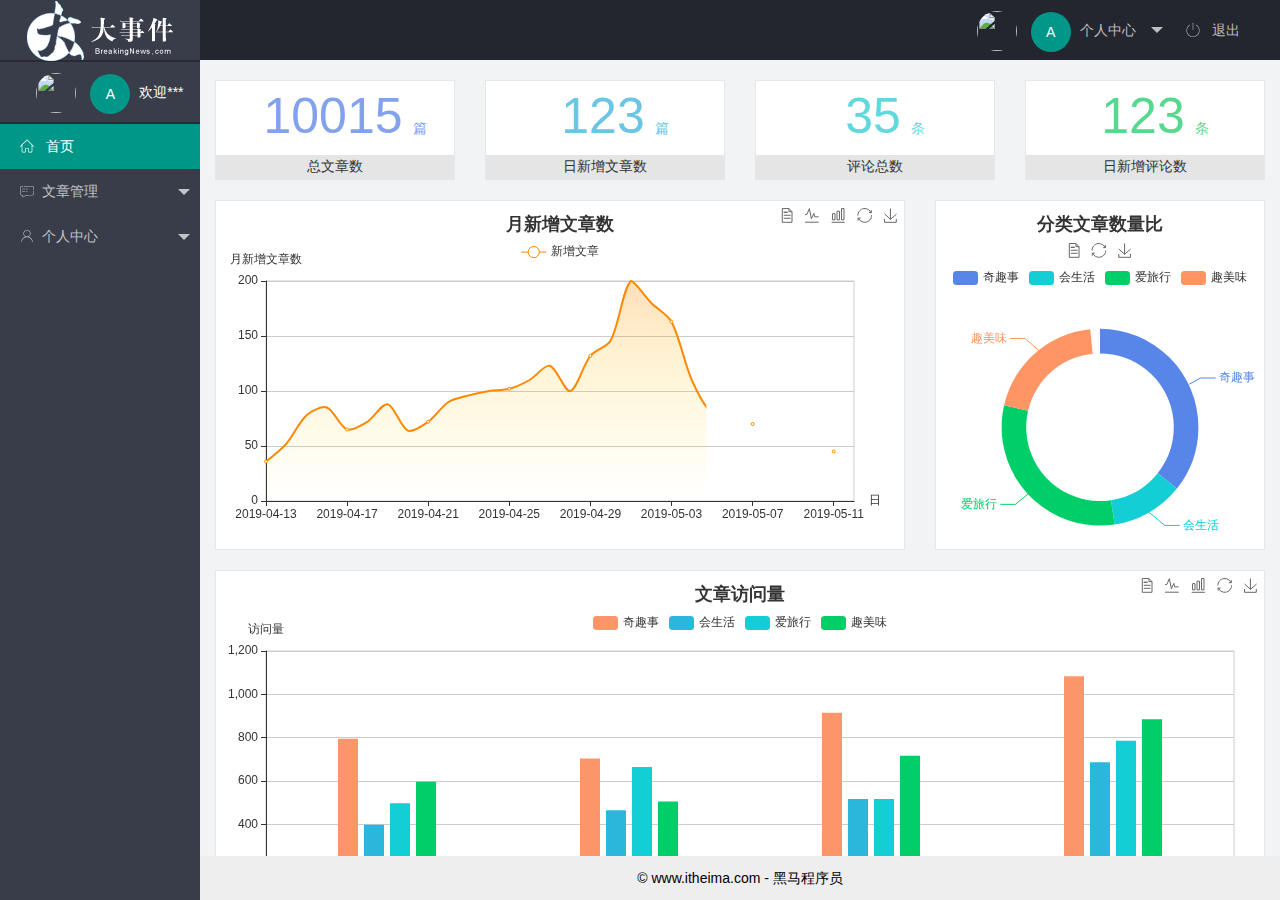
==== index.html @ 02d77e54 "完成首页开发" ====
<!DOCTYPE html>
<html lang="en">

<head>
    <meta charset="UTF-8">
    <meta name="viewport" content="width=device-width, initial-scale=1.0">
    <title>Document</title>
    <!-- 导入layui.css文件 -->
    <link rel="stylesheet" href="./assets/lib/layui/css/layui.css">
    <!-- 导入自己的css文件 -->
    <link rel="stylesheet" href="./assets/css/index.css">
    <!-- 字体图标的通用的代码 -->
    <style>
        .icon {
            width: 1em;
            height: 1em;
            vertical-align: -0.15em;
            fill: currentColor;
            overflow: hidden;
        }
    </style>
</head>

<body>
    <div class="layui-layout layui-layout-admin">
        <div class="layui-header">
            <div class="layui-logo layui-hide-xs layui-bg-black">
                <img src="./assets/images/logo.png" alt="">
            </div>
            <!-- 头部区域（可配合layui 已有的水平导航） -->
            <ul class="layui-nav layui-layout-left">
                <!-- 移动端显示 -->
                <li class="layui-nav-item layui-show-xs-inline-block layui-hide-sm" lay-header-event="menuLeft">
                    <i class="layui-icon layui-icon-spread-left"></i>
                </li>
            </ul>
            <ul class="layui-nav layui-layout-right">
                <li class="layui-nav-item layui-hide layui-show-md-inline-block">
                    <!-- 头部头像 -->
                    <div class="user-info-box">
                        <!-- 图片头像 -->
                        <a href="javascript:;">
                            <img src="//tva1.sinaimg.cn/crop.0.0.118.118.180/5db11ff4gw1e77d3nqrv8j203b03cweg.jpg"
                                class="layui-nav-img">
                            <!-- 文字头像 -->
                            <em class="avator">A</em>
                            <span>个人中心</span>
                            <span class="layui-nav-more"></span>
                        </a>

                        <dl class="layui-nav-child">
                            <dd><a href="">Your Profile</a></dd>
                            <dd><a href="">Settings</a></dd>
                            <dd><a href="">Sign out</a></dd>
                        </dl>
                </li>
                <li class="layui-nav-item" lay-header-event="menuRight" lay-unselect>
                    <a href="javascript:;" id="logout">
                        <svg class="icon" aria-hidden="true">
                            <use xlink:href="#icon-tuichu
                            "></use>
                        </svg>
                        退出
                    </a>
                </li>
            </ul>
        </div>

        <div class="layui-side layui-bg-black">
            <div class="layui-side-scroll">
                <!-- 左侧头像 -->
                <div class="user-info-box">
                    <!-- 图片头像 -->
                    <a href="javascript:;">
                        <img src="//tva1.sinaimg.cn/crop.0.0.118.118.180/5db11ff4gw1e77d3nqrv8j203b03cweg.jpg"
                            class="layui-nav-img">
                    </a>
                    <!-- 文字头像 -->
                    <em class="avator">A</em>
                    <!-- 欢迎 -->
                    <span id="welcome">欢迎***</span>
                </div>
                <!-- 左侧导航区域（可配合layui已有的垂直导航） -->
                <ul class="layui-nav layui-nav-tree" lay-shrink="all" lay-filter="test">
                    <li class="layui-nav-item layui-this">
                        <a href="home/dashboard.html" target="fm">
                            <svg class="icon" aria-hidden="true">
                                <use xlink:href="#icon-home"></use>
                            </svg>
                            首页
                        </a>
                    </li>
                    <li class="layui-nav-item">
                        <a class="" href="javascript:;">
                            <svg class="icon" aria-hidden="true">
                                <use xlink:href="#icon-pinglun"></use>
                            </svg>文章管理
                        </a>
                        <dl class="layui-nav-child">
                            <dd>
                                <a href="javascript:;">
                                    <i class="layui-icon layui-icon-face-smile"></i>文章类别
                                </a>
                            </dd>
                            <dd><a href="javascript:;"><i class="layui-icon layui-icon-face-smile"></i>文章列表</a></dd>
                            <dd><a href="javascript:;"><i class="layui-icon layui-icon-face-smile"></i>发表文章</a></dd>
                        </dl>
                    </li>
                    <li class="layui-nav-item">
                        <a href="javascript:;"><svg class="icon" aria-hidden="true">
                                <use xlink:href="#icon-user"></use>
                            </svg>个人中心</a>
                        <dl class="layui-nav-child">
                            <dd><a href="javascript:;"><i class="layui-icon layui-icon-face-smile"></i>基本资料</a></dd>
                            <dd><a href="javascript:;"><i class="layui-icon layui-icon-face-smile"></i>更换头像</a></dd>
                            <dd><a href="javascript:;"><i class="layui-icon layui-icon-face-smile"></i>充值密码</a></dd>
                        </dl>
                    </li>
                </ul>
            </div>
        </div>

        <div class="layui-body">
            <!-- 内容主体区域 -->
            <!-- 要有name 和 src属性 -->
            <iframe name="fm" src="home/dashboard.html" frameborder="0"></iframe>
        </div>

        <div class="layui-footer">
            <!-- 底部固定区域 -->
            © www.itheima.com - 黑马程序员
        </div>
    </div>
    <script src="./assets/lib/layui/layui.all.js"></script>
    <!-- 字体图标的js代码 -->
    <script src="./assets/fonts/iconfont.js"></script>
    <!-- 导入jQuery -->
    <script src="./assets/lib/jquery.js"></script>
    <!-- 导入封装的api 路径简洁 -->
    <script src="./assets/js/baseAPI.js"></script>
    <!-- 导入自己的js -->
    <script src="./assets/js/index.js"></script>
</body>

</html>
---- assets/lib/layui/css/layui.css ----
/** layui-v2.5.5 MIT License By https://www.layui.com */
 .layui-inline,img{display:inline-block;vertical-align:middle}h1,h2,h3,h4,h5,h6{font-weight:400}.layui-edge,.layui-header,.layui-inline,.layui-main{position:relative}.layui-body,.layui-edge,.layui-elip{overflow:hidden}.layui-btn,.layui-edge,.layui-inline,img{vertical-align:middle}.layui-btn,.layui-disabled,.layui-icon,.layui-unselect{-moz-user-select:none;-webkit-user-select:none;-ms-user-select:none}.layui-elip,.layui-form-checkbox span,.layui-form-pane .layui-form-label{text-overflow:ellipsis;white-space:nowrap}.layui-breadcrumb,.layui-tree-btnGroup{visibility:hidden}blockquote,body,button,dd,div,dl,dt,form,h1,h2,h3,h4,h5,h6,input,li,ol,p,pre,td,textarea,th,ul{margin:0;padding:0;-webkit-tap-highlight-color:rgba(0,0,0,0)}a:active,a:hover{outline:0}img{border:none}li{list-style:none}table{border-collapse:collapse;border-spacing:0}h4,h5,h6{font-size:100%}button,input,optgroup,option,select,textarea{font-family:inherit;font-size:inherit;font-style:inherit;font-weight:inherit;outline:0}pre{white-space:pre-wrap;white-space:-moz-pre-wrap;white-space:-pre-wrap;white-space:-o-pre-wrap;word-wrap:break-word}body{line-height:24px;font:14px Helvetica Neue,Helvetica,PingFang SC,Tahoma,Arial,sans-serif}hr{height:1px;margin:10px 0;border:0;clear:both}a{color:#333;text-decoration:none}a:hover{color:#777}a cite{font-style:normal;*cursor:pointer}.layui-border-box,.layui-border-box *{box-sizing:border-box}.layui-box,.layui-box *{box-sizing:content-box}.layui-clear{clear:both;*zoom:1}.layui-clear:after{content:'\20';clear:both;*zoom:1;display:block;height:0}.layui-inline{*display:inline;*zoom:1}.layui-edge{display:inline-block;width:0;height:0;border-width:6px;border-style:dashed;border-color:transparent}.layui-edge-top{top:-4px;border-bottom-color:#999;border-bottom-style:solid}.layui-edge-right{border-left-color:#999;border-left-style:solid}.layui-edge-bottom{top:2px;border-top-color:#999;border-top-style:solid}.layui-edge-left{border-right-color:#999;border-right-style:solid}.layui-disabled,.layui-disabled:hover{color:#d2d2d2!important;cursor:not-allowed!important}.layui-circle{border-radius:100%}.layui-show{display:block!important}.layui-hide{display:none!important}@font-face{font-family:layui-icon;src:url(../font/iconfont.eot?v=250);src:url(../font/iconfont.eot?v=250#iefix) format('embedded-opentype'),url(../font/iconfont.woff2?v=250) format('woff2'),url(../font/iconfont.woff?v=250) format('woff'),url(../font/iconfont.ttf?v=250) format('truetype'),url(../font/iconfont.svg?v=250#layui-icon) format('svg')}.layui-icon{font-family:layui-icon!important;font-size:16px;font-style:normal;-webkit-font-smoothing:antialiased;-moz-osx-font-smoothing:grayscale}.layui-icon-reply-fill:before{content:"\e611"}.layui-icon-set-fill:before{content:"\e614"}.layui-icon-menu-fill:before{content:"\e60f"}.layui-icon-search:before{content:"\e615"}.layui-icon-share:before{content:"\e641"}.layui-icon-set-sm:before{content:"\e620"}.layui-icon-engine:before{content:"\e628"}.layui-icon-close:before{content:"\1006"}.layui-icon-close-fill:before{content:"\1007"}.layui-icon-chart-screen:before{content:"\e629"}.layui-icon-star:before{content:"\e600"}.layui-icon-circle-dot:before{content:"\e617"}.layui-icon-chat:before{content:"\e606"}.layui-icon-release:before{content:"\e609"}.layui-icon-list:before{content:"\e60a"}.layui-icon-chart:before{content:"\e62c"}.layui-icon-ok-circle:before{content:"\1005"}.layui-icon-layim-theme:before{content:"\e61b"}.layui-icon-table:before{content:"\e62d"}.layui-icon-right:before{content:"\e602"}.layui-icon-left:before{content:"\e603"}.layui-icon-cart-simple:before{content:"\e698"}.layui-icon-face-cry:before{content:"\e69c"}.layui-icon-face-smile:before{content:"\e6af"}.layui-icon-survey:before{content:"\e6b2"}.layui-icon-tree:before{content:"\e62e"}.layui-icon-upload-circle:before{content:"\e62f"}.layui-icon-add-circle:before{content:"\e61f"}.layui-icon-download-circle:before{content:"\e601"}.layui-icon-templeate-1:before{content:"\e630"}.layui-icon-util:before{content:"\e631"}.layui-icon-face-surprised:before{content:"\e664"}.layui-icon-edit:before{content:"\e642"}.layui-icon-speaker:before{content:"\e645"}.layui-icon-down:before{content:"\e61a"}.layui-icon-file:before{content:"\e621"}.layui-icon-layouts:before{content:"\e632"}.layui-icon-rate-half:before{content:"\e6c9"}.layui-icon-add-circle-fine:before{content:"\e608"}.layui-icon-prev-circle:before{content:"\e633"}.layui-icon-read:before{content:"\e705"}.layui-icon-404:before{content:"\e61c"}.layui-icon-carousel:before{content:"\e634"}.layui-icon-help:before{content:"\e607"}.layui-icon-code-circle:before{content:"\e635"}.layui-icon-water:before{content:"\e636"}.layui-icon-username:before{content:"\e66f"}.layui-icon-find-fill:before{content:"\e670"}.layui-icon-about:before{content:"\e60b"}.layui-icon-location:before{content:"\e715"}.layui-icon-up:before{content:"\e619"}.layui-icon-pause:before{content:"\e651"}.layui-icon-date:before{content:"\e637"}.layui-icon-layim-uploadfile:before{content:"\e61d"}.layui-icon-delete:before{content:"\e640"}.layui-icon-play:before{content:"\e652"}.layui-icon-top:before{content:"\e604"}.layui-icon-friends:before{content:"\e612"}.layui-icon-refresh-3:before{content:"\e9aa"}.layui-icon-ok:before{content:"\e605"}.layui-icon-layer:before{content:"\e638"}.layui-icon-face-smile-fine:before{content:"\e60c"}.layui-icon-dollar:before{content:"\e659"}.layui-icon-group:before{content:"\e613"}.layui-icon-layim-download:before{content:"\e61e"}.layui-icon-picture-fine:before{content:"\e60d"}.layui-icon-link:before{content:"\e64c"}.layui-icon-diamond:before{content:"\e735"}.layui-icon-log:before{content:"\e60e"}.layui-icon-rate-solid:before{content:"\e67a"}.layui-icon-fonts-del:before{content:"\e64f"}.layui-icon-unlink:before{content:"\e64d"}.layui-icon-fonts-clear:before{content:"\e639"}.layui-icon-triangle-r:before{content:"\e623"}.layui-icon-circle:before{content:"\e63f"}.layui-icon-radio:before{content:"\e643"}.layui-icon-align-center:before{content:"\e647"}.layui-icon-align-right:before{content:"\e648"}.layui-icon-align-left:before{content:"\e649"}.layui-icon-loading-1:before{content:"\e63e"}.layui-icon-return:before{content:"\e65c"}.layui-icon-fonts-strong:before{content:"\e62b"}.layui-icon-upload:before{content:"\e67c"}.layui-icon-dialogue:before{content:"\e63a"}.layui-icon-video:before{content:"\e6ed"}.layui-icon-headset:before{content:"\e6fc"}.layui-icon-cellphone-fine:before{content:"\e63b"}.layui-icon-add-1:before{content:"\e654"}.layui-icon-face-smile-b:before{content:"\e650"}.layui-icon-fonts-html:before{content:"\e64b"}.layui-icon-form:before{content:"\e63c"}.layui-icon-cart:before{content:"\e657"}.layui-icon-camera-fill:before{content:"\e65d"}.layui-icon-tabs:before{content:"\e62a"}.layui-icon-fonts-code:before{content:"\e64e"}.layui-icon-fire:before{content:"\e756"}.layui-icon-set:before{content:"\e716"}.layui-icon-fonts-u:before{content:"\e646"}.layui-icon-triangle-d:before{content:"\e625"}.layui-icon-tips:before{content:"\e702"}.layui-icon-picture:before{content:"\e64a"}.layui-icon-more-vertical:before{content:"\e671"}.layui-icon-flag:before{content:"\e66c"}.layui-icon-loading:before{content:"\e63d"}.layui-icon-fonts-i:before{content:"\e644"}.layui-icon-refresh-1:before{content:"\e666"}.layui-icon-rmb:before{content:"\e65e"}.layui-icon-home:before{content:"\e68e"}.layui-icon-user:before{content:"\e770"}.layui-icon-notice:before{content:"\e667"}.layui-icon-login-weibo:before{content:"\e675"}.layui-icon-voice:before{content:"\e688"}.layui-icon-upload-drag:before{content:"\e681"}.layui-icon-login-qq:before{content:"\e676"}.layui-icon-snowflake:before{content:"\e6b1"}.layui-icon-file-b:before{content:"\e655"}.layui-icon-template:before{content:"\e663"}.layui-icon-auz:before{content:"\e672"}.layui-icon-console:before{content:"\e665"}.layui-icon-app:before{content:"\e653"}.layui-icon-prev:before{content:"\e65a"}.layui-icon-website:before{content:"\e7ae"}.layui-icon-next:before{content:"\e65b"}.layui-icon-component:before{content:"\e857"}.layui-icon-more:before{content:"\e65f"}.layui-icon-login-wechat:before{content:"\e677"}.layui-icon-shrink-right:before{content:"\e668"}.layui-icon-spread-left:before{content:"\e66b"}.layui-icon-camera:before{content:"\e660"}.layui-icon-note:before{content:"\e66e"}.layui-icon-refresh:before{content:"\e669"}.layui-icon-female:before{content:"\e661"}.layui-icon-male:before{content:"\e662"}.layui-icon-password:before{content:"\e673"}.layui-icon-senior:before{content:"\e674"}.layui-icon-theme:before{content:"\e66a"}.layui-icon-tread:before{content:"\e6c5"}.layui-icon-praise:before{content:"\e6c6"}.layui-icon-star-fill:before{content:"\e658"}.layui-icon-rate:before{content:"\e67b"}.layui-icon-template-1:before{content:"\e656"}.layui-icon-vercode:before{content:"\e679"}.layui-icon-cellphone:before{content:"\e678"}.layui-icon-screen-full:before{content:"\e622"}.layui-icon-screen-restore:before{content:"\e758"}.layui-icon-cols:before{content:"\e610"}.layui-icon-export:before{content:"\e67d"}.layui-icon-print:before{content:"\e66d"}.layui-icon-slider:before{content:"\e714"}.layui-icon-addition:before{content:"\e624"}.layui-icon-subtraction:before{content:"\e67e"}.layui-icon-service:before{content:"\e626"}.layui-icon-transfer:before{content:"\e691"}.layui-main{width:1140px;margin:0 auto}.layui-header{z-index:1000;height:60px}.layui-header a:hover{transition:all .5s;-webkit-transition:all .5s}.layui-side{position:fixed;left:0;top:0;bottom:0;z-index:999;width:200px;overflow-x:hidden}.layui-side-scroll{position:relative;width:220px;height:100%;overflow-x:hidden}.layui-body{position:absolute;left:200px;right:0;top:0;bottom:0;z-index:998;width:auto;overflow-y:auto;box-sizing:border-box}.layui-layout-body{overflow:hidden}.layui-layout-admin .layui-header{background-color:#23262E}.layui-layout-admin .layui-side{top:60px;width:200px;overflow-x:hidden}.layui-layout-admin .layui-body{position:fixed;top:60px;bottom:44px}.layui-layout-admin .layui-main{width:auto;margin:0 15px}.layui-layout-admin .layui-footer{position:fixed;left:200px;right:0;bottom:0;height:44px;line-height:44px;padding:0 15px;background-color:#eee}.layui-layout-admin .layui-logo{position:absolute;left:0;top:0;width:200px;height:100%;line-height:60px;text-align:center;color:#009688;font-size:16px}.layui-layout-admin .layui-header .layui-nav{background:0 0}.layui-layout-left{position:absolute!important;left:200px;top:0}.layui-layout-right{position:absolute!important;right:0;top:0}.layui-container{position:relative;margin:0 auto;padding:0 15px;box-sizing:border-box}.layui-fluid{position:relative;margin:0 auto;padding:0 15px}.layui-row:after,.layui-row:before{content:'';display:block;clear:both}.layui-col-lg1,.layui-col-lg10,.layui-col-lg11,.layui-col-lg12,.layui-col-lg2,.layui-col-lg3,.layui-col-lg4,.layui-col-lg5,.layui-col-lg6,.layui-col-lg7,.layui-col-lg8,.layui-col-lg9,.layui-col-md1,.layui-col-md10,.layui-col-md11,.layui-col-md12,.layui-col-md2,.layui-col-md3,.layui-col-md4,.layui-col-md5,.layui-col-md6,.layui-col-md7,.layui-col-md8,.layui-col-md9,.layui-col-sm1,.layui-col-sm10,.layui-col-sm11,.layui-col-sm12,.layui-col-sm2,.layui-col-sm3,.layui-col-sm4,.layui-col-sm5,.layui-col-sm6,.layui-col-sm7,.layui-col-sm8,.layui-col-sm9,.layui-col-xs1,.layui-col-xs10,.layui-col-xs11,.layui-col-xs12,.layui-col-xs2,.layui-col-xs3,.layui-col-xs4,.layui-col-xs5,.layui-col-xs6,.layui-col-xs7,.layui-col-xs8,.layui-col-xs9{position:relative;display:block;box-sizing:border-box}.layui-col-xs1,.layui-col-xs10,.layui-col-xs11,.layui-col-xs12,.layui-col-xs2,.layui-col-xs3,.layui-col-xs4,.layui-col-xs5,.layui-col-xs6,.layui-col-xs7,.layui-col-xs8,.layui-col-xs9{float:left}.layui-col-xs1{width:8.33333333%}.layui-col-xs2{width:16.66666667%}.layui-col-xs3{width:25%}.layui-col-xs4{width:33.33333333%}.layui-col-xs5{width:41.66666667%}.layui-col-xs6{width:50%}.layui-col-xs7{width:58.33333333%}.layui-col-xs8{width:66.66666667%}.layui-col-xs9{width:75%}.layui-col-xs10{width:83.33333333%}.layui-col-xs11{width:91.66666667%}.layui-col-xs12{width:100%}.layui-col-xs-offset1{margin-left:8.33333333%}.layui-col-xs-offset2{margin-left:16.66666667%}.layui-col-xs-offset3{margin-left:25%}.layui-col-xs-offset4{margin-left:33.33333333%}.layui-col-xs-offset5{margin-left:41.66666667%}.layui-col-xs-offset6{margin-left:50%}.layui-col-xs-offset7{margin-left:58.33333333%}.layui-col-xs-offset8{margin-left:66.66666667%}.layui-col-xs-offset9{margin-left:75%}.layui-col-xs-offset10{margin-left:83.33333333%}.layui-col-xs-offset11{margin-left:91.66666667%}.layui-col-xs-offset12{margin-left:100%}@media screen and (max-width:768px){.layui-hide-xs{display:none!important}.layui-show-xs-block{display:block!important}.layui-show-xs-inline{display:inline!important}.layui-show-xs-inline-block{display:inline-block!important}}@media screen and (min-width:768px){.layui-container{width:750px}.layui-hide-sm{display:none!important}.layui-show-sm-block{display:block!important}.layui-show-sm-inline{display:inline!important}.layui-show-sm-inline-block{display:inline-block!important}.layui-col-sm1,.layui-col-sm10,.layui-col-sm11,.layui-col-sm12,.layui-col-sm2,.layui-col-sm3,.layui-col-sm4,.layui-col-sm5,.layui-col-sm6,.layui-col-sm7,.layui-col-sm8,.layui-col-sm9{float:left}.layui-col-sm1{width:8.33333333%}.layui-col-sm2{width:16.66666667%}.layui-col-sm3{width:25%}.layui-col-sm4{width:33.33333333%}.layui-col-sm5{width:41.66666667%}.layui-col-sm6{width:50%}.layui-col-sm7{width:58.33333333%}.layui-col-sm8{width:66.66666667%}.layui-col-sm9{width:75%}.layui-col-sm10{width:83.33333333%}.layui-col-sm11{width:91.66666667%}.layui-col-sm12{width:100%}.layui-col-sm-offset1{margin-left:8.33333333%}.layui-col-sm-offset2{margin-left:16.66666667%}.layui-col-sm-offset3{margin-left:25%}.layui-col-sm-offset4{margin-left:33.33333333%}.layui-col-sm-offset5{margin-left:41.66666667%}.layui-col-sm-offset6{margin-left:50%}.layui-col-sm-offset7{margin-left:58.33333333%}.layui-col-sm-offset8{margin-left:66.66666667%}.layui-col-sm-offset9{margin-left:75%}.layui-col-sm-offset10{margin-left:83.33333333%}.layui-col-sm-offset11{margin-left:91.66666667%}.layui-col-sm-offset12{margin-left:100%}}@media screen and (min-width:992px){.layui-container{width:970px}.layui-hide-md{display:none!important}.layui-show-md-block{display:block!important}.layui-show-md-inline{display:inline!important}.layui-show-md-inline-block{display:inline-block!important}.layui-col-md1,.layui-col-md10,.layui-col-md11,.layui-col-md12,.layui-col-md2,.layui-col-md3,.layui-col-md4,.layui-col-md5,.layui-col-md6,.layui-col-md7,.layui-col-md8,.layui-col-md9{float:left}.layui-col-md1{width:8.33333333%}.layui-col-md2{width:16.66666667%}.layui-col-md3{width:25%}.layui-col-md4{width:33.33333333%}.layui-col-md5{width:41.66666667%}.layui-col-md6{width:50%}.layui-col-md7{width:58.33333333%}.layui-col-md8{width:66.66666667%}.layui-col-md9{width:75%}.layui-col-md10{width:83.33333333%}.layui-col-md11{width:91.66666667%}.layui-col-md12{width:100%}.layui-col-md-offset1{margin-left:8.33333333%}.layui-col-md-offset2{margin-left:16.66666667%}.layui-col-md-offset3{margin-left:25%}.layui-col-md-offset4{margin-left:33.33333333%}.layui-col-md-offset5{margin-left:41.66666667%}.layui-col-md-offset6{margin-left:50%}.layui-col-md-offset7{margin-left:58.33333333%}.layui-col-md-offset8{margin-left:66.66666667%}.layui-col-md-offset9{margin-left:75%}.layui-col-md-offset10{margin-left:83.33333333%}.layui-col-md-offset11{margin-left:91.66666667%}.layui-col-md-offset12{margin-left:100%}}@media screen and (min-width:1200px){.layui-container{width:1170px}.layui-hide-lg{display:none!important}.layui-show-lg-block{display:block!important}.layui-show-lg-inline{display:inline!important}.layui-show-lg-inline-block{display:inline-block!important}.layui-col-lg1,.layui-col-lg10,.layui-col-lg11,.layui-col-lg12,.layui-col-lg2,.layui-col-lg3,.layui-col-lg4,.layui-col-lg5,.layui-col-lg6,.layui-col-lg7,.layui-col-lg8,.layui-col-lg9{float:left}.layui-col-lg1{width:8.33333333%}.layui-col-lg2{width:16.66666667%}.layui-col-lg3{width:25%}.layui-col-lg4{width:33.33333333%}.layui-col-lg5{width:41.66666667%}.layui-col-lg6{width:50%}.layui-col-lg7{width:58.33333333%}.layui-col-lg8{width:66.66666667%}.layui-col-lg9{width:75%}.layui-col-lg10{width:83.33333333%}.layui-col-lg11{width:91.66666667%}.layui-col-lg12{width:100%}.layui-col-lg-offset1{margin-left:8.33333333%}.layui-col-lg-offset2{margin-left:16.66666667%}.layui-col-lg-offset3{margin-left:25%}.layui-col-lg-offset4{margin-left:33.33333333%}.layui-col-lg-offset5{margin-left:41.66666667%}.layui-col-lg-offset6{margin-left:50%}.layui-col-lg-offset7{margin-left:58.33333333%}.layui-col-lg-offset8{margin-left:66.66666667%}.layui-col-lg-offset9{margin-left:75%}.layui-col-lg-offset10{margin-left:83.33333333%}.layui-col-lg-offset11{margin-left:91.66666667%}.layui-col-lg-offset12{margin-left:100%}}.layui-col-space1{margin:-.5px}.layui-col-space1>*{padding:.5px}.layui-col-space3{margin:-1.5px}.layui-col-space3>*{padding:1.5px}.layui-col-space5{margin:-2.5px}.layui-col-space5>*{padding:2.5px}.layui-col-space8{margin:-3.5px}.layui-col-space8>*{padding:3.5px}.layui-col-space10{margin:-5px}.layui-col-space10>*{padding:5px}.layui-col-space12{margin:-6px}.layui-col-space12>*{padding:6px}.layui-col-space15{margin:-7.5px}.layui-col-space15>*{padding:7.5px}.layui-col-space18{margin:-9px}.layui-col-space18>*{padding:9px}.layui-col-space20{margin:-10px}.layui-col-space20>*{padding:10px}.layui-col-space22{margin:-11px}.layui-col-space22>*{padding:11px}.layui-col-space25{margin:-12.5px}.layui-col-space25>*{padding:12.5px}.layui-col-space30{margin:-15px}.layui-col-space30>*{padding:15px}.layui-btn,.layui-input,.layui-select,.layui-textarea,.layui-upload-button{outline:0;-webkit-appearance:none;transition:all .3s;-webkit-transition:all .3s;box-sizing:border-box}.layui-elem-quote{margin-bottom:10px;padding:15px;line-height:22px;border-left:5px solid #009688;border-radius:0 2px 2px 0;background-color:#f2f2f2}.layui-quote-nm{border-style:solid;border-width:1px 1px 1px 5px;background:0 0}.layui-elem-field{margin-bottom:10px;padding:0;border-width:1px;border-style:solid}.layui-elem-field legend{margin-left:20px;padding:0 10px;font-size:20px;font-weight:300}.layui-field-title{margin:10px 0 20px;border-width:1px 0 0}.layui-field-box{padding:10px 15px}.layui-field-title .layui-field-box{padding:10px 0}.layui-progress{position:relative;height:6px;border-radius:20px;background-color:#e2e2e2}.layui-progress-bar{position:absolute;left:0;top:0;width:0;max-width:100%;height:6px;border-radius:20px;text-align:right;background-color:#5FB878;transition:all .3s;-webkit-transition:all .3s}.layui-progress-big,.layui-progress-big .layui-progress-bar{height:18px;line-height:18px}.layui-progress-text{position:relative;top:-20px;line-height:18px;font-size:12px;color:#666}.layui-progress-big .layui-progress-text{position:static;padding:0 10px;color:#fff}.layui-collapse{border-width:1px;border-style:solid;border-radius:2px}.layui-colla-content,.layui-colla-item{border-top-width:1px;border-top-style:solid}.layui-colla-item:first-child{border-top:none}.layui-colla-title{position:relative;height:42px;line-height:42px;padding:0 15px 0 35px;color:#333;background-color:#f2f2f2;cursor:pointer;font-size:14px;overflow:hidden}.layui-colla-content{display:none;padding:10px 15px;line-height:22px;color:#666}.layui-colla-icon{position:absolute;left:15px;top:0;font-size:14px}.layui-card{margin-bottom:15px;border-radius:2px;background-color:#fff;box-shadow:0 1px 2px 0 rgba(0,0,0,.05)}.layui-card:last-child{margin-bottom:0}.layui-card-header{position:relative;height:42px;line-height:42px;padding:0 15px;border-bottom:1px solid #f6f6f6;color:#333;border-radius:2px 2px 0 0;font-size:14px}.layui-bg-black,.layui-bg-blue,.layui-bg-cyan,.layui-bg-green,.layui-bg-orange,.layui-bg-red{color:#fff!important}.layui-card-body{position:relative;padding:10px 15px;line-height:24px}.layui-card-body[pad15]{padding:15px}.layui-card-body[pad20]{padding:20px}.layui-card-body .layui-table{margin:5px 0}.layui-card .layui-tab{margin:0}.layui-panel-window{position:relative;padding:15px;border-radius:0;border-top:5px solid #E6E6E6;background-color:#fff}.layui-auxiliar-moving{position:fixed;left:0;right:0;top:0;bottom:0;width:100%;height:100%;background:0 0;z-index:9999999999}.layui-form-label,.layui-form-mid,.layui-form-select,.layui-input-block,.layui-input-inline,.layui-textarea{position:relative}.layui-bg-red{background-color:#FF5722!important}.layui-bg-orange{background-color:#FFB800!important}.layui-bg-green{background-color:#009688!important}.layui-bg-cyan{background-color:#2F4056!important}.layui-bg-blue{background-color:#1E9FFF!important}.layui-bg-black{background-color:#393D49!important}.layui-bg-gray{background-color:#eee!important;color:#666!important}.layui-badge-rim,.layui-colla-content,.layui-colla-item,.layui-collapse,.layui-elem-field,.layui-form-pane .layui-form-item[pane],.layui-form-pane .layui-form-label,.layui-input,.layui-layedit,.layui-layedit-tool,.layui-quote-nm,.layui-select,.layui-tab-bar,.layui-tab-card,.layui-tab-title,.layui-tab-title .layui-this:after,.layui-textarea{border-color:#e6e6e6}.layui-timeline-item:before,hr{background-color:#e6e6e6}.layui-text{line-height:22px;font-size:14px;color:#666}.layui-text h1,.layui-text h2,.layui-text h3{font-weight:500;color:#333}.layui-text h1{font-size:30px}.layui-text h2{font-size:24px}.layui-text h3{font-size:18px}.layui-text a:not(.layui-btn){color:#01AAED}.layui-text a:not(.layui-btn):hover{text-decoration:underline}.layui-text ul{padding:5px 0 5px 15px}.layui-text ul li{margin-top:5px;list-style-type:disc}.layui-text em,.layui-word-aux{color:#999!important;padding:0 5px!important}.layui-btn{display:inline-block;height:38px;line-height:38px;padding:0 18px;background-color:#009688;color:#fff;white-space:nowrap;text-align:center;font-size:14px;border:none;border-radius:2px;cursor:pointer}.layui-btn:hover{opacity:.8;filter:alpha(opacity=80);color:#fff}.layui-btn:active{opacity:1;filter:alpha(opacity=100)}.layui-btn+.layui-btn{margin-left:10px}.layui-btn-container{font-size:0}.layui-btn-container .layui-btn{margin-right:10px;margin-bottom:10px}.layui-btn-container .layui-btn+.layui-btn{margin-left:0}.layui-table .layui-btn-container .layui-btn{margin-bottom:9px}.layui-btn-radius{border-radius:100px}.layui-btn .layui-icon{margin-right:3px;font-size:18px;vertical-align:bottom;vertical-align:middle\9}.layui-btn-primary{border:1px solid #C9C9C9;background-color:#fff;color:#555}.layui-btn-primary:hover{border-color:#009688;color:#333}.layui-btn-normal{background-color:#1E9FFF}.layui-btn-warm{background-color:#FFB800}.layui-btn-danger{background-color:#FF5722}.layui-btn-checked{background-color:#5FB878}.layui-btn-disabled,.layui-btn-disabled:active,.layui-btn-disabled:hover{border:1px solid #e6e6e6;background-color:#FBFBFB;color:#C9C9C9;cursor:not-allowed;opacity:1}.layui-btn-lg{height:44px;line-height:44px;padding:0 25px;font-size:16px}.layui-btn-sm{height:30px;line-height:30px;padding:0 10px;font-size:12px}.layui-btn-sm i{font-size:16px!important}.layui-btn-xs{height:22px;line-height:22px;padding:0 5px;font-size:12px}.layui-btn-xs i{font-size:14px!important}.layui-btn-group{display:inline-block;vertical-align:middle;font-size:0}.layui-btn-group .layui-btn{margin-left:0!important;margin-right:0!important;border-left:1px solid rgba(255,255,255,.5);border-radius:0}.layui-btn-group .layui-btn-primary{border-left:none}.layui-btn-group .layui-btn-primary:hover{border-color:#C9C9C9;color:#009688}.layui-btn-group .layui-btn:first-child{border-left:none;border-radius:2px 0 0 2px}.layui-btn-group .layui-btn-primary:first-child{border-left:1px solid #c9c9c9}.layui-btn-group .layui-btn:last-child{border-radius:0 2px 2px 0}.layui-btn-group .layui-btn+.layui-btn{margin-left:0}.layui-btn-group+.layui-btn-group{margin-left:10px}.layui-btn-fluid{width:100%}.layui-input,.layui-select,.layui-textarea{height:38px;line-height:1.3;line-height:38px\9;border-width:1px;border-style:solid;background-color:#fff;border-radius:2px}.layui-input::-webkit-input-placeholder,.layui-select::-webkit-input-placeholder,.layui-textarea::-webkit-input-placeholder{line-height:1.3}.layui-input,.layui-textarea{display:block;width:100%;padding-left:10px}.layui-input:hover,.layui-textarea:hover{border-color:#D2D2D2!important}.layui-input:focus,.layui-textarea:focus{border-color:#C9C9C9!important}.layui-textarea{min-height:100px;height:auto;line-height:20px;padding:6px 10px;resize:vertical}.layui-select{padding:0 10px}.layui-form input[type=checkbox],.layui-form input[type=radio],.layui-form select{display:none}.layui-form [lay-ignore]{display:initial}.layui-form-item{margin-bottom:15px;clear:both;*zoom:1}.layui-form-item:after{content:'\20';clear:both;*zoom:1;display:block;height:0}.layui-form-label{float:left;display:block;padding:9px 15px;width:80px;font-weight:400;line-height:20px;text-align:right}.layui-form-label-col{display:block;float:none;padding:9px 0;line-height:20px;text-align:left}.layui-form-item .layui-inline{margin-bottom:5px;margin-right:10px}.layui-input-block{margin-left:110px;min-height:36px}.layui-input-inline{display:inline-block;vertical-align:middle}.layui-form-item .layui-input-inline{float:left;width:190px;margin-right:10px}.layui-form-text .layui-input-inline{width:auto}.layui-form-mid{float:left;display:block;padding:9px 0!important;line-height:20px;margin-right:10px}.layui-form-danger+.layui-form-select .layui-input,.layui-form-danger:focus{border-color:#FF5722!important}.layui-form-select .layui-input{padding-right:30px;cursor:pointer}.layui-form-select .layui-edge{position:absolute;right:10px;top:50%;margin-top:-3px;cursor:pointer;border-width:6px;border-top-color:#c2c2c2;border-top-style:solid;transition:all .3s;-webkit-transition:all .3s}.layui-form-select dl{display:none;position:absolute;left:0;top:42px;padding:5px 0;z-index:899;min-width:100%;border:1px solid #d2d2d2;max-height:300px;overflow-y:auto;background-color:#fff;border-radius:2px;box-shadow:0 2px 4px rgba(0,0,0,.12);box-sizing:border-box}.layui-form-select dl dd,.layui-form-select dl dt{padding:0 10px;line-height:36px;white-space:nowrap;overflow:hidden;text-overflow:ellipsis}.layui-form-select dl dt{font-size:12px;color:#999}.layui-form-select dl dd{cursor:pointer}.layui-form-select dl dd:hover{background-color:#f2f2f2;-webkit-transition:.5s all;transition:.5s all}.layui-form-select .layui-select-group dd{padding-left:20px}.layui-form-select dl dd.layui-select-tips{padding-left:10px!important;color:#999}.layui-form-select dl dd.layui-this{background-color:#5FB878;color:#fff}.layui-form-checkbox,.layui-form-select dl dd.layui-disabled{background-color:#fff}.layui-form-selected dl{display:block}.layui-form-checkbox,.layui-form-checkbox *,.layui-form-switch{display:inline-block;vertical-align:middle}.layui-form-selected .layui-edge{margin-top:-9px;-webkit-transform:rotate(180deg);transform:rotate(180deg);margin-top:-3px\9}:root .layui-form-selected .layui-edge{margin-top:-9px\0/IE9}.layui-form-selectup dl{top:auto;bottom:42px}.layui-select-none{margin:5px 0;text-align:center;color:#999}.layui-select-disabled .layui-disabled{border-color:#eee!important}.layui-select-disabled .layui-edge{border-top-color:#d2d2d2}.layui-form-checkbox{position:relative;height:30px;line-height:30px;margin-right:10px;padding-right:30px;cursor:pointer;font-size:0;-webkit-transition:.1s linear;transition:.1s linear;box-sizing:border-box}.layui-form-checkbox span{padding:0 10px;height:100%;font-size:14px;border-radius:2px 0 0 2px;background-color:#d2d2d2;color:#fff;overflow:hidden}.layui-form-checkbox:hover span{background-color:#c2c2c2}.layui-form-checkbox i{position:absolute;right:0;top:0;width:30px;height:28px;border:1px solid #d2d2d2;border-left:none;border-radius:0 2px 2px 0;color:#fff;font-size:20px;text-align:center}.layui-form-checkbox:hover i{border-color:#c2c2c2;color:#c2c2c2}.layui-form-checked,.layui-form-checked:hover{border-color:#5FB878}.layui-form-checked span,.layui-form-checked:hover span{background-color:#5FB878}.layui-form-checked i,.layui-form-checked:hover i{color:#5FB878}.layui-form-item .layui-form-checkbox{margin-top:4px}.layui-form-checkbox[lay-skin=primary]{height:auto!important;line-height:normal!important;min-width:18px;min-height:18px;border:none!important;margin-right:0;padding-left:28px;padding-right:0;background:0 0}.layui-form-checkbox[lay-skin=primary] span{padding-left:0;padding-right:15px;line-height:18px;background:0 0;color:#666}.layui-form-checkbox[lay-skin=primary] i{right:auto;left:0;width:16px;height:16px;line-height:16px;border:1px solid #d2d2d2;font-size:12px;border-radius:2px;background-color:#fff;-webkit-transition:.1s linear;transition:.1s linear}.layui-form-checkbox[lay-skin=primary]:hover i{border-color:#5FB878;color:#fff}.layui-form-checked[lay-skin=primary] i{border-color:#5FB878!important;background-color:#5FB878;color:#fff}.layui-checkbox-disbaled[lay-skin=primary] span{background:0 0!important;color:#c2c2c2}.layui-checkbox-disbaled[lay-skin=primary]:hover i{border-color:#d2d2d2}.layui-form-item .layui-form-checkbox[lay-skin=primary]{margin-top:10px}.layui-form-switch{position:relative;height:22px;line-height:22px;min-width:35px;padding:0 5px;margin-top:8px;border:1px solid #d2d2d2;border-radius:20px;cursor:pointer;background-color:#fff;-webkit-transition:.1s linear;transition:.1s linear}.layui-form-switch i{position:absolute;left:5px;top:3px;width:16px;height:16px;border-radius:20px;background-color:#d2d2d2;-webkit-transition:.1s linear;transition:.1s linear}.layui-form-switch em{position:relative;top:0;width:25px;margin-left:21px;padding:0!important;text-align:center!important;color:#999!important;font-style:normal!important;font-size:12px}.layui-form-onswitch{border-color:#5FB878;background-color:#5FB878}.layui-checkbox-disbaled,.layui-checkbox-disbaled i{border-color:#e2e2e2!important}.layui-form-onswitch i{left:100%;margin-left:-21px;background-color:#fff}.layui-form-onswitch em{margin-left:5px;margin-right:21px;color:#fff!important}.layui-checkbox-disbaled span{background-color:#e2e2e2!important}.layui-checkbox-disbaled:hover i{color:#fff!important}[lay-radio]{display:none}.layui-form-radio,.layui-form-radio *{display:inline-block;vertical-align:middle}.layui-form-radio{line-height:28px;margin:6px 10px 0 0;padding-right:10px;cursor:pointer;font-size:0}.layui-form-radio *{font-size:14px}.layui-form-radio>i{margin-right:8px;font-size:22px;color:#c2c2c2}.layui-form-radio>i:hover,.layui-form-radioed>i{color:#5FB878}.layui-radio-disbaled>i{color:#e2e2e2!important}.layui-form-pane .layui-form-label{width:110px;padding:8px 15px;height:38px;line-height:20px;border-width:1px;border-style:solid;border-radius:2px 0 0 2px;text-align:center;background-color:#FBFBFB;overflow:hidden;box-sizing:border-box}.layui-form-pane .layui-input-inline{margin-left:-1px}.layui-form-pane .layui-input-block{margin-left:110px;left:-1px}.layui-form-pane .layui-input{border-radius:0 2px 2px 0}.layui-form-pane .layui-form-text .layui-form-label{float:none;width:100%;border-radius:2px;box-sizing:border-box;text-align:left}.layui-form-pane .layui-form-text .layui-input-inline{display:block;margin:0;top:-1px;clear:both}.layui-form-pane .layui-form-text .layui-input-block{margin:0;left:0;top:-1px}.layui-form-pane .layui-form-text .layui-textarea{min-height:100px;border-radius:0 0 2px 2px}.layui-form-pane .layui-form-checkbox{margin:4px 0 4px 10px}.layui-form-pane .layui-form-radio,.layui-form-pane .layui-form-switch{margin-top:6px;margin-left:10px}.layui-form-pane .layui-form-item[pane]{position:relative;border-width:1px;border-style:solid}.layui-form-pane .layui-form-item[pane] .layui-form-label{position:absolute;left:0;top:0;height:100%;border-width:0 1px 0 0}.layui-form-pane .layui-form-item[pane] .layui-input-inline{margin-left:110px}@media screen and (max-width:450px){.layui-form-item .layui-form-label{text-overflow:ellipsis;overflow:hidden;white-space:nowrap}.layui-form-item .layui-inline{display:block;margin-right:0;margin-bottom:20px;clear:both}.layui-form-item .layui-inline:after{content:'\20';clear:both;display:block;height:0}.layui-form-item .layui-input-inline{display:block;float:none;left:-3px;width:auto;margin:0 0 10px 112px}.layui-form-item .layui-input-inline+.layui-form-mid{margin-left:110px;top:-5px;padding:0}.layui-form-item .layui-form-checkbox{margin-right:5px;margin-bottom:5px}}.layui-layedit{border-width:1px;border-style:solid;border-radius:2px}.layui-layedit-tool{padding:3px 5px;border-bottom-width:1px;border-bottom-style:solid;font-size:0}.layedit-tool-fixed{position:fixed;top:0;border-top:1px solid #e2e2e2}.layui-layedit-tool .layedit-tool-mid,.layui-layedit-tool .layui-icon{display:inline-block;vertical-align:middle;text-align:center;font-size:14px}.layui-layedit-tool .layui-icon{position:relative;width:32px;height:30px;line-height:30px;margin:3px 5px;color:#777;cursor:pointer;border-radius:2px}.layui-layedit-tool .layui-icon:hover{color:#393D49}.layui-layedit-tool .layui-icon:active{color:#000}.layui-layedit-tool .layedit-tool-active{background-color:#e2e2e2;color:#000}.layui-layedit-tool .layui-disabled,.layui-layedit-tool .layui-disabled:hover{color:#d2d2d2;cursor:not-allowed}.layui-layedit-tool .layedit-tool-mid{width:1px;height:18px;margin:0 10px;background-color:#d2d2d2}.layedit-tool-html{width:50px!important;font-size:30px!important}.layedit-tool-b,.layedit-tool-code,.layedit-tool-help{font-size:16px!important}.layedit-tool-d,.layedit-tool-face,.layedit-tool-image,.layedit-tool-unlink{font-size:18px!important}.layedit-tool-image input{position:absolute;font-size:0;left:0;top:0;width:100%;height:100%;opacity:.01;filter:Alpha(opacity=1);cursor:pointer}.layui-layedit-iframe iframe{display:block;width:100%}#LAY_layedit_code{overflow:hidden}.layui-laypage{display:inline-block;*display:inline;*zoom:1;vertical-align:middle;margin:10px 0;font-size:0}.layui-laypage>a:first-child,.layui-laypage>a:first-child em{border-radius:2px 0 0 2px}.layui-laypage>a:last-child,.layui-laypage>a:last-child em{border-radius:0 2px 2px 0}.layui-laypage>:first-child{margin-left:0!important}.layui-laypage>:last-child{margin-right:0!important}.layui-laypage a,.layui-laypage button,.layui-laypage input,.layui-laypage select,.layui-laypage span{border:1px solid #e2e2e2}.layui-laypage a,.layui-laypage span{display:inline-block;*display:inline;*zoom:1;vertical-align:middle;padding:0 15px;height:28px;line-height:28px;margin:0 -1px 5px 0;background-color:#fff;color:#333;font-size:12px}.layui-flow-more a *,.layui-laypage input,.layui-table-view select[lay-ignore]{display:inline-block}.layui-laypage a:hover{color:#009688}.layui-laypage em{font-style:normal}.layui-laypage .layui-laypage-spr{color:#999;font-weight:700}.layui-laypage a{text-decoration:none}.layui-laypage .layui-laypage-curr{position:relative}.layui-laypage .layui-laypage-curr em{position:relative;color:#fff}.layui-laypage .layui-laypage-curr .layui-laypage-em{position:absolute;left:-1px;top:-1px;padding:1px;width:100%;height:100%;background-color:#009688}.layui-laypage-em{border-radius:2px}.layui-laypage-next em,.layui-laypage-prev em{font-family:Sim sun;font-size:16px}.layui-laypage .layui-laypage-count,.layui-laypage .layui-laypage-limits,.layui-laypage .layui-laypage-refresh,.layui-laypage .layui-laypage-skip{margin-left:10px;margin-right:10px;padding:0;border:none}.layui-laypage .layui-laypage-limits,.layui-laypage .layui-laypage-refresh{vertical-align:top}.layui-laypage .layui-laypage-refresh i{font-size:18px;cursor:pointer}.layui-laypage select{height:22px;padding:3px;border-radius:2px;cursor:pointer}.layui-laypage .layui-laypage-skip{height:30px;line-height:30px;color:#999}.layui-laypage button,.layui-laypage input{height:30px;line-height:30px;border-radius:2px;vertical-align:top;background-color:#fff;box-sizing:border-box}.layui-laypage input{width:40px;margin:0 10px;padding:0 3px;text-align:center}.layui-laypage input:focus,.layui-laypage select:focus{border-color:#009688!important}.layui-laypage button{margin-left:10px;padding:0 10px;cursor:pointer}.layui-table,.layui-table-view{margin:10px 0}.layui-flow-more{margin:10px 0;text-align:center;color:#999;font-size:14px}.layui-flow-more a{height:32px;line-height:32px}.layui-flow-more a *{vertical-align:top}.layui-flow-more a cite{padding:0 20px;border-radius:3px;background-color:#eee;color:#333;font-style:normal}.layui-flow-more a cite:hover{opacity:.8}.layui-flow-more a i{font-size:30px;color:#737383}.layui-table{width:100%;background-color:#fff;color:#666}.layui-table tr{transition:all .3s;-webkit-transition:all .3s}.layui-table th{text-align:left;font-weight:400}.layui-table tbody tr:hover,.layui-table thead tr,.layui-table-click,.layui-table-header,.layui-table-hover,.layui-table-mend,.layui-table-patch,.layui-table-tool,.layui-table-total,.layui-table-total tr,.layui-table[lay-even] tr:nth-child(even){background-color:#f2f2f2}.layui-table td,.layui-table th,.layui-table-col-set,.layui-table-fixed-r,.layui-table-grid-down,.layui-table-header,.layui-table-page,.layui-table-tips-main,.layui-table-tool,.layui-table-total,.layui-table-view,.layui-table[lay-skin=line],.layui-table[lay-skin=row]{border-width:1px;border-style:solid;border-color:#e6e6e6}.layui-table td,.layui-table th{position:relative;padding:9px 15px;min-height:20px;line-height:20px;font-size:14px}.layui-table[lay-skin=line] td,.layui-table[lay-skin=line] th{border-width:0 0 1px}.layui-table[lay-skin=row] td,.layui-table[lay-skin=row] th{border-width:0 1px 0 0}.layui-table[lay-skin=nob] td,.layui-table[lay-skin=nob] th{border:none}.layui-table img{max-width:100px}.layui-table[lay-size=lg] td,.layui-table[lay-size=lg] th{padding:15px 30px}.layui-table-view .layui-table[lay-size=lg] .layui-table-cell{height:40px;line-height:40px}.layui-table[lay-size=sm] td,.layui-table[lay-size=sm] th{font-size:12px;padding:5px 10px}.layui-table-view .layui-table[lay-size=sm] .layui-table-cell{height:20px;line-height:20px}.layui-table[lay-data]{display:none}.layui-table-box{position:relative;overflow:hidden}.layui-table-view .layui-table{position:relative;width:auto;margin:0}.layui-table-view .layui-table[lay-skin=line]{border-width:0 1px 0 0}.layui-table-view .layui-table[lay-skin=row]{border-width:0 0 1px}.layui-table-view .layui-table td,.layui-table-view .layui-table th{padding:5px 0;border-top:none;border-left:none}.layui-table-view .layui-table th.layui-unselect .layui-table-cell span{cursor:pointer}.layui-table-view .layui-table td{cursor:default}.layui-table-view .layui-table td[data-edit=text]{cursor:text}.layui-table-view .layui-form-checkbox[lay-skin=primary] i{width:18px;height:18px}.layui-table-view .layui-form-radio{line-height:0;padding:0}.layui-table-view .layui-form-radio>i{margin:0;font-size:20px}.layui-table-init{position:absolute;left:0;top:0;width:100%;height:100%;text-align:center;z-index:110}.layui-table-init .layui-icon{position:absolute;left:50%;top:50%;margin:-15px 0 0 -15px;font-size:30px;color:#c2c2c2}.layui-table-header{border-width:0 0 1px;overflow:hidden}.layui-table-header .layui-table{margin-bottom:-1px}.layui-table-tool .layui-inline[lay-event]{position:relative;width:26px;height:26px;padding:5px;line-height:16px;margin-right:10px;text-align:center;color:#333;border:1px solid #ccc;cursor:pointer;-webkit-transition:.5s all;transition:.5s all}.layui-table-tool .layui-inline[lay-event]:hover{border:1px solid #999}.layui-table-tool-temp{padding-right:120px}.layui-table-tool-self{position:absolute;right:17px;top:10px}.layui-table-tool .layui-table-tool-self .layui-inline[lay-event]{margin:0 0 0 10px}.layui-table-tool-panel{position:absolute;top:29px;left:-1px;padding:5px 0;min-width:150px;min-height:40px;border:1px solid #d2d2d2;text-align:left;overflow-y:auto;background-color:#fff;box-shadow:0 2px 4px rgba(0,0,0,.12)}.layui-table-cell,.layui-table-tool-panel li{overflow:hidden;text-overflow:ellipsis;white-space:nowrap}.layui-table-tool-panel li{padding:0 10px;line-height:30px;-webkit-transition:.5s all;transition:.5s all}.layui-table-tool-panel li .layui-form-checkbox[lay-skin=primary]{width:100%;padding-left:28px}.layui-table-tool-panel li:hover{background-color:#f2f2f2}.layui-table-tool-panel li .layui-form-checkbox[lay-skin=primary] i{position:absolute;left:0;top:0}.layui-table-tool-panel li .layui-form-checkbox[lay-skin=primary] span{padding:0}.layui-table-tool .layui-table-tool-self .layui-table-tool-panel{left:auto;right:-1px}.layui-table-col-set{position:absolute;right:0;top:0;width:20px;height:100%;border-width:0 0 0 1px;background-color:#fff}.layui-table-sort{width:10px;height:20px;margin-left:5px;cursor:pointer!important}.layui-table-sort .layui-edge{position:absolute;left:5px;border-width:5px}.layui-table-sort .layui-table-sort-asc{top:3px;border-top:none;border-bottom-style:solid;border-bottom-color:#b2b2b2}.layui-table-sort .layui-table-sort-asc:hover{border-bottom-color:#666}.layui-table-sort .layui-table-sort-desc{bottom:5px;border-bottom:none;border-top-style:solid;border-top-color:#b2b2b2}.layui-table-sort .layui-table-sort-desc:hover{border-top-color:#666}.layui-table-sort[lay-sort=asc] .layui-table-sort-asc{border-bottom-color:#000}.layui-table-sort[lay-sort=desc] .layui-table-sort-desc{border-top-color:#000}.layui-table-cell{height:28px;line-height:28px;padding:0 15px;position:relative;box-sizing:border-box}.layui-table-cell .layui-form-checkbox[lay-skin=primary]{top:-1px;padding:0}.layui-table-cell .layui-table-link{color:#01AAED}.laytable-cell-checkbox,.laytable-cell-numbers,.laytable-cell-radio,.laytable-cell-space{padding:0;text-align:center}.layui-table-body{position:relative;overflow:auto;margin-right:-1px;margin-bottom:-1px}.layui-table-body .layui-none{line-height:26px;padding:15px;text-align:center;color:#999}.layui-table-fixed{position:absolute;left:0;top:0;z-index:101}.layui-table-fixed .layui-table-body{overflow:hidden}.layui-table-fixed-l{box-shadow:0 -1px 8px rgba(0,0,0,.08)}.layui-table-fixed-r{left:auto;right:-1px;border-width:0 0 0 1px;box-shadow:-1px 0 8px rgba(0,0,0,.08)}.layui-table-fixed-r .layui-table-header{position:relative;overflow:visible}.layui-table-mend{position:absolute;right:-49px;top:0;height:100%;width:50px}.layui-table-tool{position:relative;z-index:890;width:100%;min-height:50px;line-height:30px;padding:10px 15px;border-width:0 0 1px}.layui-table-tool .layui-btn-container{margin-bottom:-10px}.layui-table-page,.layui-table-total{border-width:1px 0 0;margin-bottom:-1px;overflow:hidden}.layui-table-page{position:relative;width:100%;padding:7px 7px 0;height:41px;font-size:12px;white-space:nowrap}.layui-table-page>div{height:26px}.layui-table-page .layui-laypage{margin:0}.layui-table-page .layui-laypage a,.layui-table-page .layui-laypage span{height:26px;line-height:26px;margin-bottom:10px;border:none;background:0 0}.layui-table-page .layui-laypage a,.layui-table-page .layui-laypage span.layui-laypage-curr{padding:0 12px}.layui-table-page .layui-laypage span{margin-left:0;padding:0}.layui-table-page .layui-laypage .layui-laypage-prev{margin-left:-7px!important}.layui-table-page .layui-laypage .layui-laypage-curr .layui-laypage-em{left:0;top:0;padding:0}.layui-table-page .layui-laypage button,.layui-table-page .layui-laypage input{height:26px;line-height:26px}.layui-table-page .layui-laypage input{width:40px}.layui-table-page .layui-laypage button{padding:0 10px}.layui-table-page select{height:18px}.layui-table-patch .layui-table-cell{padding:0;width:30px}.layui-table-edit{position:absolute;left:0;top:0;width:100%;height:100%;padding:0 14px 1px;border-radius:0;box-shadow:1px 1px 20px rgba(0,0,0,.15)}.layui-table-edit:focus{border-color:#5FB878!important}select.layui-table-edit{padding:0 0 0 10px;border-color:#C9C9C9}.layui-table-view .layui-form-checkbox,.layui-table-view .layui-form-radio,.layui-table-view .layui-form-switch{top:0;margin:0;box-sizing:content-box}.layui-table-view .layui-form-checkbox{top:-1px;height:26px;line-height:26px}.layui-table-view .layui-form-checkbox i{height:26px}.layui-table-grid .layui-table-cell{overflow:visible}.layui-table-grid-down{position:absolute;top:0;right:0;width:26px;height:100%;padding:5px 0;border-width:0 0 0 1px;text-align:center;background-color:#fff;color:#999;cursor:pointer}.layui-table-grid-down .layui-icon{position:absolute;top:50%;left:50%;margin:-8px 0 0 -8px}.layui-table-grid-down:hover{background-color:#fbfbfb}body .layui-table-tips .layui-layer-content{background:0 0;padding:0;box-shadow:0 1px 6px rgba(0,0,0,.12)}.layui-table-tips-main{margin:-44px 0 0 -1px;max-height:150px;padding:8px 15px;font-size:14px;overflow-y:scroll;background-color:#fff;color:#666}.layui-table-tips-c{position:absolute;right:-3px;top:-13px;width:20px;height:20px;padding:3px;cursor:pointer;background-color:#666;border-radius:50%;color:#fff}.layui-table-tips-c:hover{background-color:#777}.layui-table-tips-c:before{position:relative;right:-2px}.layui-upload-file{display:none!important;opacity:.01;filter:Alpha(opacity=1)}.layui-upload-drag,.layui-upload-form,.layui-upload-wrap{display:inline-block}.layui-upload-list{margin:10px 0}.layui-upload-choose{padding:0 10px;color:#999}.layui-upload-drag{position:relative;padding:30px;border:1px dashed #e2e2e2;background-color:#fff;text-align:center;cursor:pointer;color:#999}.layui-upload-drag .layui-icon{font-size:50px;color:#009688}.layui-upload-drag[lay-over]{border-color:#009688}.layui-upload-iframe{position:absolute;width:0;height:0;border:0;visibility:hidden}.layui-upload-wrap{position:relative;vertical-align:middle}.layui-upload-wrap .layui-upload-file{display:block!important;position:absolute;left:0;top:0;z-index:10;font-size:100px;width:100%;height:100%;opacity:.01;filter:Alpha(opacity=1);cursor:pointer}.layui-transfer-active,.layui-transfer-box{display:inline-block;vertical-align:middle}.layui-transfer-box,.layui-transfer-header,.layui-transfer-search{border-width:0;border-style:solid;border-color:#e6e6e6}.layui-transfer-box{position:relative;border-width:1px;width:200px;height:360px;border-radius:2px;background-color:#fff}.layui-transfer-box .layui-form-checkbox{width:100%;margin:0!important}.layui-transfer-header{height:38px;line-height:38px;padding:0 10px;border-bottom-width:1px}.layui-transfer-search{position:relative;padding:10px;border-bottom-width:1px}.layui-transfer-search .layui-input{height:32px;padding-left:30px;font-size:12px}.layui-transfer-search .layui-icon-search{position:absolute;left:20px;top:50%;margin-top:-8px;color:#666}.layui-transfer-active{margin:0 15px}.layui-transfer-active .layui-btn{display:block;margin:0;padding:0 15px;background-color:#5FB878;border-color:#5FB878;color:#fff}.layui-transfer-active .layui-btn-disabled{background-color:#FBFBFB;border-color:#e6e6e6;color:#C9C9C9}.layui-transfer-active .layui-btn:first-child{margin-bottom:15px}.layui-transfer-active .layui-btn .layui-icon{margin:0;font-size:14px!important}.layui-transfer-data{padding:5px 0;overflow:auto}.layui-transfer-data li{height:32px;line-height:32px;padding:0 10px}.layui-transfer-data li:hover{background-color:#f2f2f2;transition:.5s all}.layui-transfer-data .layui-none{padding:15px 10px;text-align:center;color:#999}.layui-nav{position:relative;padding:0 20px;background-color:#393D49;color:#fff;border-radius:2px;font-size:0;box-sizing:border-box}.layui-nav *{font-size:14px}.layui-nav .layui-nav-item{position:relative;display:inline-block;*display:inline;*zoom:1;vertical-align:middle;line-height:60px}.layui-nav .layui-nav-item a{display:block;padding:0 20px;color:#fff;color:rgba(255,255,255,.7);transition:all .3s;-webkit-transition:all .3s}.layui-nav .layui-this:after,.layui-nav-bar,.layui-nav-tree .layui-nav-itemed:after{position:absolute;left:0;top:0;width:0;height:5px;background-color:#5FB878;transition:all .2s;-webkit-transition:all .2s}.layui-nav-bar{z-index:1000}.layui-nav .layui-nav-item a:hover,.layui-nav .layui-this a{color:#fff}.layui-nav .layui-this:after{content:'';top:auto;bottom:0;width:100%}.layui-nav-img{width:30px;height:30px;margin-right:10px;border-radius:50%}.layui-nav .layui-nav-more{content:'';width:0;height:0;border-style:solid dashed dashed;border-color:#fff transparent transparent;overflow:hidden;cursor:pointer;transition:all .2s;-webkit-transition:all .2s;position:absolute;top:50%;right:3px;margin-top:-3px;border-width:6px;border-top-color:rgba(255,255,255,.7)}.layui-nav .layui-nav-mored,.layui-nav-itemed>a .layui-nav-more{margin-top:-9px;border-style:dashed dashed solid;border-color:transparent transparent #fff}.layui-nav-child{display:none;position:absolute;left:0;top:65px;min-width:100%;line-height:36px;padding:5px 0;box-shadow:0 2px 4px rgba(0,0,0,.12);border:1px solid #d2d2d2;background-color:#fff;z-index:100;border-radius:2px;white-space:nowrap}.layui-nav .layui-nav-child a{color:#333}.layui-nav .layui-nav-child a:hover{background-color:#f2f2f2;color:#000}.layui-nav-child dd{position:relative}.layui-nav .layui-nav-child dd.layui-this a,.layui-nav-child dd.layui-this{background-color:#5FB878;color:#fff}.layui-nav-child dd.layui-this:after{display:none}.layui-nav-tree{width:200px;padding:0}.layui-nav-tree .layui-nav-item{display:block;width:100%;line-height:45px}.layui-nav-tree .layui-nav-item a{position:relative;height:45px;line-height:45px;text-overflow:ellipsis;overflow:hidden;white-space:nowrap}.layui-nav-tree .layui-nav-item a:hover{background-color:#4E5465}.layui-nav-tree .layui-nav-bar{width:5px;height:0;background-color:#009688}.layui-nav-tree .layui-nav-child dd.layui-this,.layui-nav-tree .layui-nav-child dd.layui-this a,.layui-nav-tree .layui-this,.layui-nav-tree .layui-this>a,.layui-nav-tree .layui-this>a:hover{background-color:#009688;color:#fff}.layui-nav-tree .layui-this:after{display:none}.layui-nav-itemed>a,.layui-nav-tree .layui-nav-title a,.layui-nav-tree .layui-nav-title a:hover{color:#fff!important}.layui-nav-tree .layui-nav-child{position:relative;z-index:0;top:0;border:none;box-shadow:none}.layui-nav-tree .layui-nav-child a{height:40px;line-height:40px;color:#fff;color:rgba(255,255,255,.7)}.layui-nav-tree .layui-nav-child,.layui-nav-tree .layui-nav-child a:hover{background:0 0;color:#fff}.layui-nav-tree .layui-nav-more{right:10px}.layui-nav-itemed>.layui-nav-child{display:block;padding:0;background-color:rgba(0,0,0,.3)!important}.layui-nav-itemed>.layui-nav-child>.layui-this>.layui-nav-child{display:block}.layui-nav-side{position:fixed;top:0;bottom:0;left:0;overflow-x:hidden;z-index:999}.layui-bg-blue .layui-nav-bar,.layui-bg-blue .layui-nav-itemed:after,.layui-bg-blue .layui-this:after{background-color:#93D1FF}.layui-bg-blue .layui-nav-child dd.layui-this{background-color:#1E9FFF}.layui-bg-blue .layui-nav-itemed>a,.layui-nav-tree.layui-bg-blue .layui-nav-title a,.layui-nav-tree.layui-bg-blue .layui-nav-title a:hover{background-color:#007DDB!important}.layui-breadcrumb{font-size:0}.layui-breadcrumb>*{font-size:14px}.layui-breadcrumb a{color:#999!important}.layui-breadcrumb a:hover{color:#5FB878!important}.layui-breadcrumb a cite{color:#666;font-style:normal}.layui-breadcrumb span[lay-separator]{margin:0 10px;color:#999}.layui-tab{margin:10px 0;text-align:left!important}.layui-tab[overflow]>.layui-tab-title{overflow:hidden}.layui-tab-title{position:relative;left:0;height:40px;white-space:nowrap;font-size:0;border-bottom-width:1px;border-bottom-style:solid;transition:all .2s;-webkit-transition:all .2s}.layui-tab-title li{display:inline-block;*display:inline;*zoom:1;vertical-align:middle;font-size:14px;transition:all .2s;-webkit-transition:all .2s;position:relative;line-height:40px;min-width:65px;padding:0 15px;text-align:center;cursor:pointer}.layui-tab-title li a{display:block}.layui-tab-title .layui-this{color:#000}.layui-tab-title .layui-this:after{position:absolute;left:0;top:0;content:'';width:100%;height:41px;border-width:1px;border-style:solid;border-bottom-color:#fff;border-radius:2px 2px 0 0;box-sizing:border-box;pointer-events:none}.layui-tab-bar{position:absolute;right:0;top:0;z-index:10;width:30px;height:39px;line-height:39px;border-width:1px;border-style:solid;border-radius:2px;text-align:center;background-color:#fff;cursor:pointer}.layui-tab-bar .layui-icon{position:relative;display:inline-block;top:3px;transition:all .3s;-webkit-transition:all .3s}.layui-tab-item{display:none}.layui-tab-more{padding-right:30px;height:auto!important;white-space:normal!important}.layui-tab-more li.layui-this:after{border-bottom-color:#e2e2e2;border-radius:2px}.layui-tab-more .layui-tab-bar .layui-icon{top:-2px;top:3px\9;-webkit-transform:rotate(180deg);transform:rotate(180deg)}:root .layui-tab-more .layui-tab-bar .layui-icon{top:-2px\0/IE9}.layui-tab-content{padding:10px}.layui-tab-title li .layui-tab-close{position:relative;display:inline-block;width:18px;height:18px;line-height:20px;margin-left:8px;top:1px;text-align:center;font-size:14px;color:#c2c2c2;transition:all .2s;-webkit-transition:all .2s}.layui-tab-title li .layui-tab-close:hover{border-radius:2px;background-color:#FF5722;color:#fff}.layui-tab-brief>.layui-tab-title .layui-this{color:#009688}.layui-tab-brief>.layui-tab-more li.layui-this:after,.layui-tab-brief>.layui-tab-title .layui-this:after{border:none;border-radius:0;border-bottom:2px solid #5FB878}.layui-tab-brief[overflow]>.layui-tab-title .layui-this:after{top:-1px}.layui-tab-card{border-width:1px;border-style:solid;border-radius:2px;box-shadow:0 2px 5px 0 rgba(0,0,0,.1)}.layui-tab-card>.layui-tab-title{background-color:#f2f2f2}.layui-tab-card>.layui-tab-title li{margin-right:-1px;margin-left:-1px}.layui-tab-card>.layui-tab-title .layui-this{background-color:#fff}.layui-tab-card>.layui-tab-title .layui-this:after{border-top:none;border-width:1px;border-bottom-color:#fff}.layui-tab-card>.layui-tab-title .layui-tab-bar{height:40px;line-height:40px;border-radius:0;border-top:none;border-right:none}.layui-tab-card>.layui-tab-more .layui-this{background:0 0;color:#5FB878}.layui-tab-card>.layui-tab-more .layui-this:after{border:none}.layui-timeline{padding-left:5px}.layui-timeline-item{position:relative;padding-bottom:20px}.layui-timeline-axis{position:absolute;left:-5px;top:0;z-index:10;width:20px;height:20px;line-height:20px;background-color:#fff;color:#5FB878;border-radius:50%;text-align:center;cursor:pointer}.layui-timeline-axis:hover{color:#FF5722}.layui-timeline-item:before{content:'';position:absolute;left:5px;top:0;z-index:0;width:1px;height:100%}.layui-timeline-item:last-child:before{display:none}.layui-timeline-item:first-child:before{display:block}.layui-timeline-content{padding-left:25px}.layui-timeline-title{position:relative;margin-bottom:10px}.layui-badge,.layui-badge-dot,.layui-badge-rim{position:relative;display:inline-block;padding:0 6px;font-size:12px;text-align:center;background-color:#FF5722;color:#fff;border-radius:2px}.layui-badge{height:18px;line-height:18px}.layui-badge-dot{width:8px;height:8px;padding:0;border-radius:50%}.layui-badge-rim{height:18px;line-height:18px;border-width:1px;border-style:solid;background-color:#fff;color:#666}.layui-btn .layui-badge,.layui-btn .layui-badge-dot{margin-left:5px}.layui-nav .layui-badge,.layui-nav .layui-badge-dot{position:absolute;top:50%;margin:-8px 6px 0}.layui-tab-title .layui-badge,.layui-tab-title .layui-badge-dot{left:5px;top:-2px}.layui-carousel{position:relative;left:0;top:0;background-color:#f8f8f8}.layui-carousel>[carousel-item]{position:relative;width:100%;height:100%;overflow:hidden}.layui-carousel>[carousel-item]:before{position:absolute;content:'\e63d';left:50%;top:50%;width:100px;line-height:20px;margin:-10px 0 0 -50px;text-align:center;color:#c2c2c2;font-family:layui-icon!important;font-size:30px;font-style:normal;-webkit-font-smoothing:antialiased;-moz-osx-font-smoothing:grayscale}.layui-carousel>[carousel-item]>*{display:none;position:absolute;left:0;top:0;width:100%;height:100%;background-color:#f8f8f8;transition-duration:.3s;-webkit-transition-duration:.3s}.layui-carousel-updown>*{-webkit-transition:.3s ease-in-out up;transition:.3s ease-in-out up}.layui-carousel-arrow{display:none\9;opacity:0;position:absolute;left:10px;top:50%;margin-top:-18px;width:36px;height:36px;line-height:36px;text-align:center;font-size:20px;border:0;border-radius:50%;background-color:rgba(0,0,0,.2);color:#fff;-webkit-transition-duration:.3s;transition-duration:.3s;cursor:pointer}.layui-carousel-arrow[lay-type=add]{left:auto!important;right:10px}.layui-carousel:hover .layui-carousel-arrow[lay-type=add],.layui-carousel[lay-arrow=always] .layui-carousel-arrow[lay-type=add]{right:20px}.layui-carousel[lay-arrow=always] .layui-carousel-arrow{opacity:1;left:20px}.layui-carousel[lay-arrow=none] .layui-carousel-arrow{display:none}.layui-carousel-arrow:hover,.layui-carousel-ind ul:hover{background-color:rgba(0,0,0,.35)}.layui-carousel:hover .layui-carousel-arrow{display:block\9;opacity:1;left:20px}.layui-carousel-ind{position:relative;top:-35px;width:100%;line-height:0!important;text-align:center;font-size:0}.layui-carousel[lay-indicator=outside]{margin-bottom:30px}.layui-carousel[lay-indicator=outside] .layui-carousel-ind{top:10px}.layui-carousel[lay-indicator=outside] .layui-carousel-ind ul{background-color:rgba(0,0,0,.5)}.layui-carousel[lay-indicator=none] .layui-carousel-ind{display:none}.layui-carousel-ind ul{display:inline-block;padding:5px;background-color:rgba(0,0,0,.2);border-radius:10px;-webkit-transition-duration:.3s;transition-duration:.3s}.layui-carousel-ind li{display:inline-block;width:10px;height:10px;margin:0 3px;font-size:14px;background-color:#e2e2e2;background-color:rgba(255,255,255,.5);border-radius:50%;cursor:pointer;-webkit-transition-duration:.3s;transition-duration:.3s}.layui-carousel-ind li:hover{background-color:rgba(255,255,255,.7)}.layui-carousel-ind li.layui-this{background-color:#fff}.layui-carousel>[carousel-item]>.layui-carousel-next,.layui-carousel>[carousel-item]>.layui-carousel-prev,.layui-carousel>[carousel-item]>.layui-this{display:block}.layui-carousel>[carousel-item]>.layui-this{left:0}.layui-carousel>[carousel-item]>.layui-carousel-prev{left:-100%}.layui-carousel>[carousel-item]>.layui-carousel-next{left:100%}.layui-carousel>[carousel-item]>.layui-carousel-next.layui-carousel-left,.layui-carousel>[carousel-item]>.layui-carousel-prev.layui-carousel-right{left:0}.layui-carousel>[carousel-item]>.layui-this.layui-carousel-left{left:-100%}.layui-carousel>[carousel-item]>.layui-this.layui-carousel-right{left:100%}.layui-carousel[lay-anim=updown] .layui-carousel-arrow{left:50%!important;top:20px;margin:0 0 0 -18px}.layui-carousel[lay-anim=updown]>[carousel-item]>*,.layui-carousel[lay-anim=fade]>[carousel-item]>*{left:0!important}.layui-carousel[lay-anim=updown] .layui-carousel-arrow[lay-type=add]{top:auto!important;bottom:20px}.layui-carousel[lay-anim=updown] .layui-carousel-ind{position:absolute;top:50%;right:20px;width:auto;height:auto}.layui-carousel[lay-anim=updown] .layui-carousel-ind ul{padding:3px 5px}.layui-carousel[lay-anim=updown] .layui-carousel-ind li{display:block;margin:6px 0}.layui-carousel[lay-anim=updown]>[carousel-item]>.layui-this{top:0}.layui-carousel[lay-anim=updown]>[carousel-item]>.layui-carousel-prev{top:-100%}.layui-carousel[lay-anim=updown]>[carousel-item]>.layui-carousel-next{top:100%}.layui-carousel[lay-anim=updown]>[carousel-item]>.layui-carousel-next.layui-carousel-left,.layui-carousel[lay-anim=updown]>[carousel-item]>.layui-carousel-prev.layui-carousel-right{top:0}.layui-carousel[lay-anim=updown]>[carousel-item]>.layui-this.layui-carousel-left{top:-100%}.layui-carousel[lay-anim=updown]>[carousel-item]>.layui-this.layui-carousel-right{top:100%}.layui-carousel[lay-anim=fade]>[carousel-item]>.layui-carousel-next,.layui-carousel[lay-anim=fade]>[carousel-item]>.layui-carousel-prev{opacity:0}.layui-carousel[lay-anim=fade]>[carousel-item]>.layui-carousel-next.layui-carousel-left,.layui-carousel[lay-anim=fade]>[carousel-item]>.layui-carousel-prev.layui-carousel-right{opacity:1}.layui-carousel[lay-anim=fade]>[carousel-item]>.layui-this.layui-carousel-left,.layui-carousel[lay-anim=fade]>[carousel-item]>.layui-this.layui-carousel-right{opacity:0}.layui-fixbar{position:fixed;right:15px;bottom:15px;z-index:999999}.layui-fixbar li{width:50px;height:50px;line-height:50px;margin-bottom:1px;text-align:center;cursor:pointer;font-size:30px;background-color:#9F9F9F;color:#fff;border-radius:2px;opacity:.95}.layui-fixbar li:hover{opacity:.85}.layui-fixbar li:active{opacity:1}.layui-fixbar .layui-fixbar-top{display:none;font-size:40px}body .layui-util-face{border:none;background:0 0}body .layui-util-face .layui-layer-content{padding:0;background-color:#fff;color:#666;box-shadow:none}.layui-util-face .layui-layer-TipsG{display:none}.layui-util-face ul{position:relative;width:372px;padding:10px;border:1px solid #D9D9D9;background-color:#fff;box-shadow:0 0 20px rgba(0,0,0,.2)}.layui-util-face ul li{cursor:pointer;float:left;border:1px solid #e8e8e8;height:22px;width:26px;overflow:hidden;margin:-1px 0 0 -1px;padding:4px 2px;text-align:center}.layui-util-face ul li:hover{position:relative;z-index:2;border:1px solid #eb7350;background:#fff9ec}.layui-code{position:relative;margin:10px 0;padding:15px;line-height:20px;border:1px solid #ddd;border-left-width:6px;background-color:#F2F2F2;color:#333;font-family:Courier New;font-size:12px}.layui-rate,.layui-rate *{display:inline-block;vertical-align:middle}.layui-rate{padding:10px 5px 10px 0;font-size:0}.layui-rate li i.layui-icon{font-size:20px;color:#FFB800;margin-right:5px;transition:all .3s;-webkit-transition:all .3s}.layui-rate li i:hover{cursor:pointer;transform:scale(1.12);-webkit-transform:scale(1.12)}.layui-rate[readonly] li i:hover{cursor:default;transform:scale(1)}.layui-colorpicker{width:26px;height:26px;border:1px solid #e6e6e6;padding:5px;border-radius:2px;line-height:24px;display:inline-block;cursor:pointer;transition:all .3s;-webkit-transition:all .3s}.layui-colorpicker:hover{border-color:#d2d2d2}.layui-colorpicker.layui-colorpicker-lg{width:34px;height:34px;line-height:32px}.layui-colorpicker.layui-colorpicker-sm{width:24px;height:24px;line-height:22px}.layui-colorpicker.layui-colorpicker-xs{width:22px;height:22px;line-height:20px}.layui-colorpicker-trigger-bgcolor{display:block;background:url([data-uri]);border-radius:2px}.layui-colorpicker-trigger-span{display:block;height:100%;box-sizing:border-box;border:1px solid rgba(0,0,0,.15);border-radius:2px;text-align:center}.layui-colorpicker-trigger-i{display:inline-block;color:#FFF;font-size:12px}.layui-colorpicker-trigger-i.layui-icon-close{color:#999}.layui-colorpicker-main{position:absolute;z-index:66666666;width:280px;padding:7px;background:#FFF;border:1px solid #d2d2d2;border-radius:2px;box-shadow:0 2px 4px rgba(0,0,0,.12)}.layui-colorpicker-main-wrapper{height:180px;position:relative}.layui-colorpicker-basis{width:260px;height:100%;position:relative}.layui-colorpicker-basis-white{width:100%;height:100%;position:absolute;top:0;left:0;background:linear-gradient(90deg,#FFF,hsla(0,0%,100%,0))}.layui-colorpicker-basis-black{width:100%;height:100%;position:absolute;top:0;left:0;background:linear-gradient(0deg,#000,transparent)}.layui-colorpicker-basis-cursor{width:10px;height:10px;border:1px solid #FFF;border-radius:50%;position:absolute;top:-3px;right:-3px;cursor:pointer}.layui-colorpicker-side{position:absolute;top:0;right:0;width:12px;height:100%;background:linear-gradient(red,#FF0,#0F0,#0FF,#00F,#F0F,red)}.layui-colorpicker-side-slider{width:100%;height:5px;box-shadow:0 0 1px #888;box-sizing:border-box;background:#FFF;border-radius:1px;border:1px solid #f0f0f0;cursor:pointer;position:absolute;left:0}.layui-colorpicker-main-alpha{display:none;height:12px;margin-top:7px;background:url([data-uri])}.layui-colorpicker-alpha-bgcolor{height:100%;position:relative}.layui-colorpicker-alpha-slider{width:5px;height:100%;box-shadow:0 0 1px #888;box-sizing:border-box;background:#FFF;border-radius:1px;border:1px solid #f0f0f0;cursor:pointer;position:absolute;top:0}.layui-colorpicker-main-pre{padding-top:7px;font-size:0}.layui-colorpicker-pre{width:20px;height:20px;border-radius:2px;display:inline-block;margin-left:6px;margin-bottom:7px;cursor:pointer}.layui-colorpicker-pre:nth-child(11n+1){margin-left:0}.layui-colorpicker-pre-isalpha{background:url([data-uri])}.layui-colorpicker-pre.layui-this{box-shadow:0 0 3px 2px rgba(0,0,0,.15)}.layui-colorpicker-pre>div{height:100%;border-radius:2px}.layui-colorpicker-main-input{text-align:right;padding-top:7px}.layui-colorpicker-main-input .layui-btn-container .layui-btn{margin:0 0 0 10px}.layui-colorpicker-main-input div.layui-inline{float:left;margin-right:10px;font-size:14px}.layui-colorpicker-main-input input.layui-input{width:150px;height:30px;color:#666}.layui-slider{height:4px;background:#e2e2e2;border-radius:3px;position:relative;cursor:pointer}.layui-slider-bar{border-radius:3px;position:absolute;height:100%}.layui-slider-step{position:absolute;top:0;width:4px;height:4px;border-radius:50%;background:#FFF;-webkit-transform:translateX(-50%);transform:translateX(-50%)}.layui-slider-wrap{width:36px;height:36px;position:absolute;top:-16px;-webkit-transform:translateX(-50%);transform:translateX(-50%);z-index:10;text-align:center}.layui-slider-wrap-btn{width:12px;height:12px;border-radius:50%;background:#FFF;display:inline-block;vertical-align:middle;cursor:pointer;transition:.3s}.layui-slider-wrap:after{content:"";height:100%;display:inline-block;vertical-align:middle}.layui-slider-wrap-btn.layui-slider-hover,.layui-slider-wrap-btn:hover{transform:scale(1.2)}.layui-slider-wrap-btn.layui-disabled:hover{transform:scale(1)!important}.layui-slider-tips{position:absolute;top:-42px;z-index:66666666;white-space:nowrap;display:none;-webkit-transform:translateX(-50%);transform:translateX(-50%);color:#FFF;background:#000;border-radius:3px;height:25px;line-height:25px;padding:0 10px}.layui-slider-tips:after{content:'';position:absolute;bottom:-12px;left:50%;margin-left:-6px;width:0;height:0;border-width:6px;border-style:solid;border-color:#000 transparent transparent}.layui-slider-input{width:70px;height:32px;border:1px solid #e6e6e6;border-radius:3px;font-size:16px;line-height:32px;position:absolute;right:0;top:-15px}.layui-slider-input-btn{display:none;position:absolute;top:0;right:0;width:20px;height:100%;border-left:1px solid #d2d2d2}.layui-slider-input-btn i{cursor:pointer;position:absolute;right:0;bottom:0;width:20px;height:50%;font-size:12px;line-height:16px;text-align:center;color:#999}.layui-slider-input-btn i:first-child{top:0;border-bottom:1px solid #d2d2d2}.layui-slider-input-txt{height:100%;font-size:14px}.layui-slider-input-txt input{height:100%;border:none}.layui-slider-input-btn i:hover{color:#009688}.layui-slider-vertical{width:4px;margin-left:34px}.layui-slider-vertical .layui-slider-bar{width:4px}.layui-slider-vertical .layui-slider-step{top:auto;left:0;-webkit-transform:translateY(50%);transform:translateY(50%)}.layui-slider-vertical .layui-slider-wrap{top:auto;left:-16px;-webkit-transform:translateY(50%);transform:translateY(50%)}.layui-slider-vertical .layui-slider-tips{top:auto;left:2px}@media \0screen{.layui-slider-wrap-btn{margin-left:-20px}.layui-slider-vertical .layui-slider-wrap-btn{margin-left:0;margin-bottom:-20px}.layui-slider-vertical .layui-slider-tips{margin-left:-8px}.layui-slider>span{margin-left:8px}}.layui-tree{line-height:22px}.layui-tree .layui-form-checkbox{margin:0!important}.layui-tree-set{width:100%;position:relative}.layui-tree-pack{display:none;padding-left:20px;position:relative}.layui-tree-iconClick,.layui-tree-main{display:inline-block;vertical-align:middle}.layui-tree-line .layui-tree-pack{padding-left:27px}.layui-tree-line .layui-tree-set .layui-tree-set:after{content:'';position:absolute;top:14px;left:-9px;width:17px;height:0;border-top:1px dotted #c0c4cc}.layui-tree-entry{position:relative;padding:3px 0;height:20px;white-space:nowrap}.layui-tree-entry:hover{background-color:#eee}.layui-tree-line .layui-tree-entry:hover{background-color:rgba(0,0,0,0)}.layui-tree-line .layui-tree-entry:hover .layui-tree-txt{color:#999;text-decoration:underline;transition:.3s}.layui-tree-main{cursor:pointer;padding-right:10px}.layui-tree-line .layui-tree-set:before{content:'';position:absolute;top:0;left:-9px;width:0;height:100%;border-left:1px dotted #c0c4cc}.layui-tree-line .layui-tree-set.layui-tree-setLineShort:before{height:13px}.layui-tree-line .layui-tree-set.layui-tree-setHide:before{height:0}.layui-tree-iconClick{position:relative;height:20px;line-height:20px;margin:0 10px;color:#c0c4cc}.layui-tree-icon{height:12px;line-height:12px;width:12px;text-align:center;border:1px solid #c0c4cc}.layui-tree-iconClick .layui-icon{font-size:18px}.layui-tree-icon .layui-icon{font-size:12px;color:#666}.layui-tree-iconArrow{padding:0 5px}.layui-tree-iconArrow:after{content:'';position:absolute;left:4px;top:3px;z-index:100;width:0;height:0;border-width:5px;border-style:solid;border-color:transparent transparent transparent #c0c4cc;transition:.5s}.layui-tree-btnGroup,.layui-tree-editInput{position:relative;vertical-align:middle;display:inline-block}.layui-tree-spread>.layui-tree-entry>.layui-tree-iconClick>.layui-tree-iconArrow:after{transform:rotate(90deg) translate(3px,4px)}.layui-tree-txt{display:inline-block;vertical-align:middle;color:#555}.layui-tree-search{margin-bottom:15px;color:#666}.layui-tree-btnGroup .layui-icon{display:inline-block;vertical-align:middle;padding:0 2px;cursor:pointer}.layui-tree-btnGroup .layui-icon:hover{color:#999;transition:.3s}.layui-tree-entry:hover .layui-tree-btnGroup{visibility:visible}.layui-tree-editInput{height:20px;line-height:20px;padding:0 3px;border:none;background-color:rgba(0,0,0,.05)}.layui-tree-emptyText{text-align:center;color:#999}.layui-anim{-webkit-animation-duration:.3s;animation-duration:.3s;-webkit-animation-fill-mode:both;animation-fill-mode:both}.layui-anim.layui-icon{display:inline-block}.layui-anim-loop{-webkit-animation-iteration-count:infinite;animation-iteration-count:infinite}.layui-trans,.layui-trans a{transition:all .3s;-webkit-transition:all .3s}@-webkit-keyframes layui-rotate{from{-webkit-transform:rotate(0)}to{-webkit-transform:rotate(360deg)}}@keyframes layui-rotate{from{transform:rotate(0)}to{transform:rotate(360deg)}}.layui-anim-rotate{-webkit-animation-name:layui-rotate;animation-name:layui-rotate;-webkit-animation-duration:1s;animation-duration:1s;-webkit-animation-timing-function:linear;animation-timing-function:linear}@-webkit-keyframes layui-up{from{-webkit-transform:translate3d(0,100%,0);opacity:.3}to{-webkit-transform:translate3d(0,0,0);opacity:1}}@keyframes layui-up{from{transform:translate3d(0,100%,0);opacity:.3}to{transform:translate3d(0,0,0);opacity:1}}.layui-anim-up{-webkit-animation-name:layui-up;animation-name:layui-up}@-webkit-keyframes layui-upbit{from{-webkit-transform:translate3d(0,30px,0);opacity:.3}to{-webkit-transform:translate3d(0,0,0);opacity:1}}@keyframes layui-upbit{from{transform:translate3d(0,30px,0);opacity:.3}to{transform:translate3d(0,0,0);opacity:1}}.layui-anim-upbit{-webkit-animation-name:layui-upbit;animation-name:layui-upbit}@-webkit-keyframes layui-scale{0%{opacity:.3;-webkit-transform:scale(.5)}100%{opacity:1;-webkit-transform:scale(1)}}@keyframes layui-scale{0%{opacity:.3;-ms-transform:scale(.5);transform:scale(.5)}100%{opacity:1;-ms-transform:scale(1);transform:scale(1)}}.layui-anim-scale{-webkit-animation-name:layui-scale;animation-name:layui-scale}@-webkit-keyframes layui-scale-spring{0%{opacity:.5;-webkit-transform:scale(.5)}80%{opacity:.8;-webkit-transform:scale(1.1)}100%{opacity:1;-webkit-transform:scale(1)}}@keyframes layui-scale-spring{0%{opacity:.5;transform:scale(.5)}80%{opacity:.8;transform:scale(1.1)}100%{opacity:1;transform:scale(1)}}.layui-anim-scaleSpring{-webkit-animation-name:layui-scale-spring;animation-name:layui-scale-spring}@-webkit-keyframes layui-fadein{0%{opacity:0}100%{opacity:1}}@keyframes layui-fadein{0%{opacity:0}100%{opacity:1}}.layui-anim-fadein{-webkit-animation-name:layui-fadein;animation-name:layui-fadein}@-webkit-keyframes layui-fadeout{0%{opacity:1}100%{opacity:0}}@keyframes layui-fadeout{0%{opacity:1}100%{opacity:0}}.layui-anim-fadeout{-webkit-animation-name:layui-fadeout;animation-name:layui-fadeout}
---- assets/css/index.css ----
.layui-footer {
    text-align: center;
}
.icon {
    margin-right: 8px;
}
.layui-icon {
    margin-right: 8px;
    margin-left: 20px;
}

iframe {
    width: 100%;
    height: 100%;
}

/* 头像区域 */
/* 图片头像 */

/* 图片头像的大小 img */
.layui-nav-img {
    width: 40px;
    height: 40px;
}
/* 头像外围盒子 */
.user-info-box {
    width: 220px;
    height: 60px;
    line-height: 60px;
    text-align: center;  
}
/* 单独给左侧头像盒子加边框 */
.layui-side-scroll .user-info-box {
    border-bottom: 2px solid #282b33;
    border-top: 2px solid #282b33;
}
/* 文字头像 */
.avator {
    display: inline-block;
    position: relative;
    top: 2px;
    width: 40px;
    height: 40px;
    margin-right: 5px;
    text-align: center;
    line-height: 40px;
    /* 文字不倾斜 */
    font-style: normal;
    border-radius: 50%;
    background-color: #009688;
    color: #fff;
}
/* 欢迎你 */
#welcome {
        /* 不希望文本能够被选中 */
        user-select: none;
}
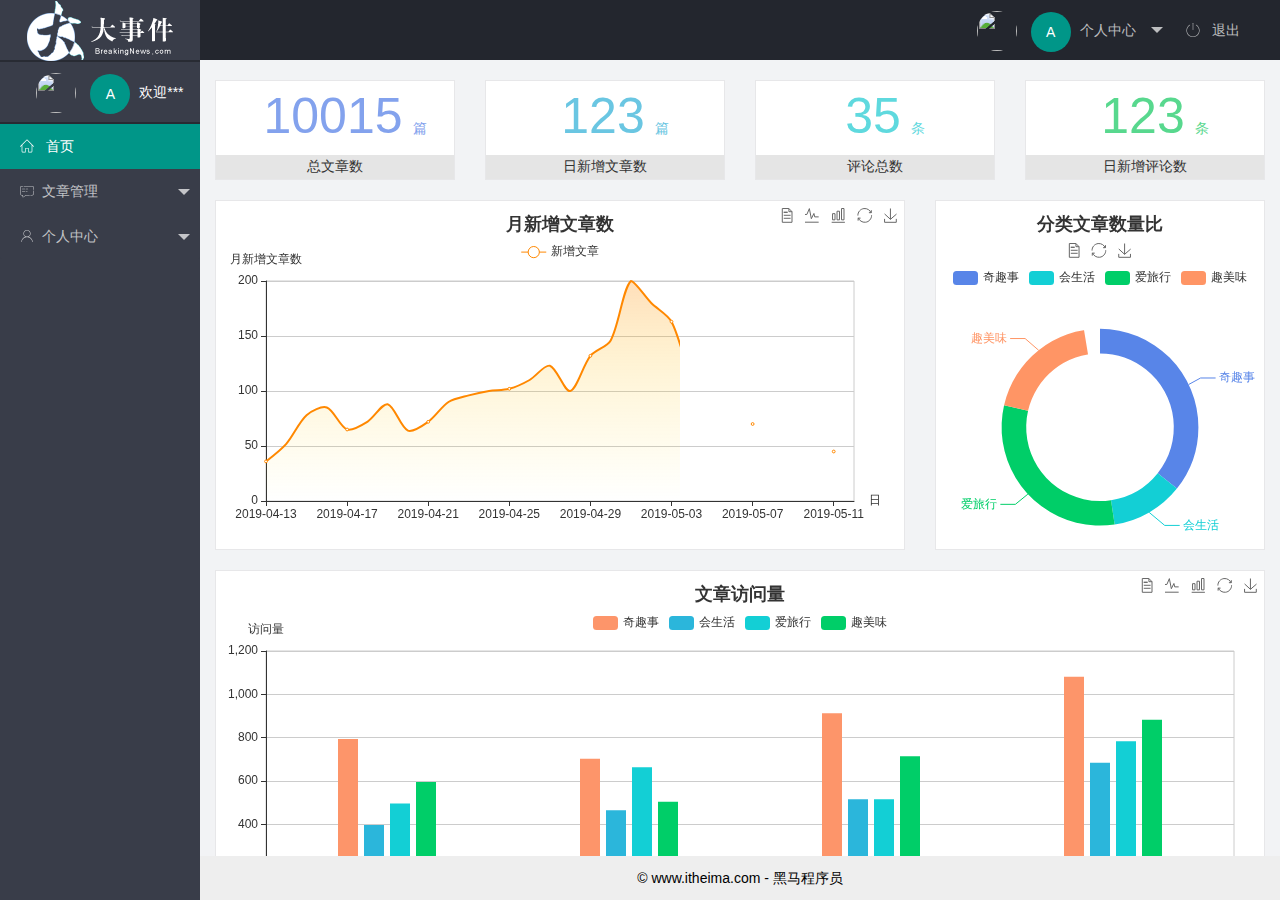
==== commit 02bb9eb1: "user内容上传到git仓库" ====
--- a/index.html
+++ b/index.html
@@ -49,9 +49,9 @@
                         </a>
 
                         <dl class="layui-nav-child">
-                            <dd><a href="">Your Profile</a></dd>
-                            <dd><a href="">Settings</a></dd>
-                            <dd><a href="">Sign out</a></dd>
+                            <dd><a href="./user/user_info.html" target="fm">基本资料</a></dd>
+                            <dd><a href="./user/user_avator.html" target="fm">更换头像</a></dd>
+                            <dd><a href="./user/user_pwd.html" target="fm">重置密码</a></dd>
                         </dl>
                 </li>
                 <li class="layui-nav-item" lay-header-event="menuRight" lay-unselect>
@@ -111,9 +111,16 @@
                                 <use xlink:href="#icon-user"></use>
                             </svg>个人中心</a>
                         <dl class="layui-nav-child">
-                            <dd><a href="javascript:;"><i class="layui-icon layui-icon-face-smile"></i>基本资料</a></dd>
-                            <dd><a href="javascript:;"><i class="layui-icon layui-icon-face-smile"></i>更换头像</a></dd>
-                            <dd><a href="javascript:;"><i class="layui-icon layui-icon-face-smile"></i>充值密码</a></dd>
+                            <dd>
+                                <a href="./user/user_info.html" target="fm">
+                                    <i class="layui-icon layui-icon-face-smile"></i>基本资料
+                                </a>
+                            </dd>
+                            <dd><a href="./user/user_avator.html" target="fm"><i
+                                        class="layui-icon layui-icon-face-smile"></i>更换头像</a></dd>
+                            <dd><a href="/user/user_pwd.html" target="fm"><i
+                                        class="layui-icon layui-icon-face-smile"></i>重置密码</a>
+                            </dd>
                         </dl>
                     </li>
                 </ul>
@@ -123,6 +130,8 @@
         <div class="layui-body">
             <!-- 内容主体区域 -->
             <!-- 要有name 和 src属性 -->
+            <!-- 这里的src是页面一刷新，就跳转的页面 -->
+            <!-- 但是不是每个a链接都会跳转到这个页面 但是target都要设置为fm 只是href设置不同即可 -->
             <iframe name="fm" src="home/dashboard.html" frameborder="0"></iframe>
         </div>
 
